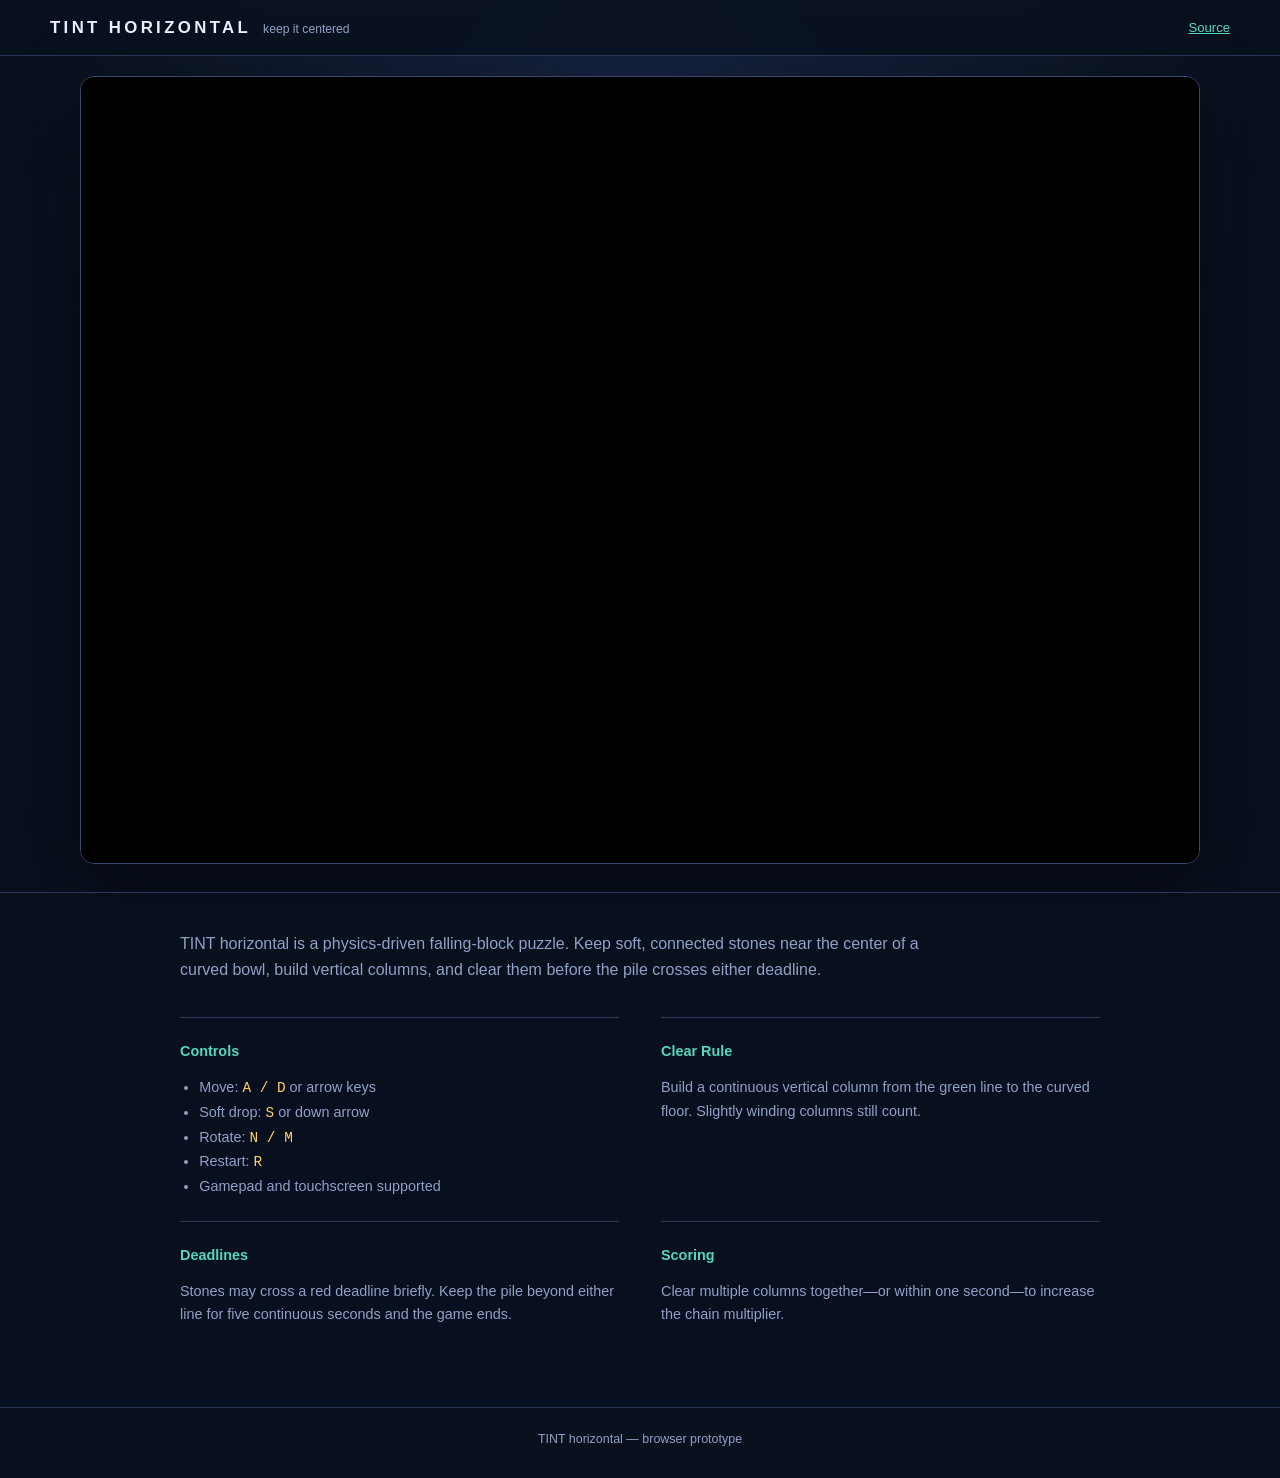
==== web/index.html @ 201233f1 "Publish TINT horizontal prototype" ====
<!doctype html>
<html lang="en">
<head>
  <meta charset="utf-8">
  <meta name="viewport" content="width=device-width, initial-scale=1">
  <meta name="theme-color" content="#09101e">
  <meta name="description" content="Play TINT horizontal, a physics-driven falling-block puzzle about keeping elastic stones inside two deadlines.">
  <title>TINT horizontal</title>
  <style>
    :root { color-scheme: dark; --bg: #09101e; --surface: #101a2c; --line: #293956; --text: #e8efff; --muted: #91a0c5; --accent: #55d6be; --gold: #ffd166; }
    * { box-sizing: border-box; }
    html { background: var(--bg); }
    body { margin: 0; color: var(--text); background: radial-gradient(circle at 50% 8%, #172543 0, transparent 38rem), var(--bg); font-family: Inter, "Segoe UI", "Yu Gothic UI", sans-serif; line-height: 1.65; }
    a { color: var(--accent); }
    .topbar { min-height: 56px; display: flex; align-items: center; justify-content: space-between; gap: 20px; padding: 10px max(18px, calc((100vw - 1180px) / 2)); border-bottom: 1px solid var(--line); background: rgb(9 16 30 / 82%); }
    .brand { display: flex; align-items: baseline; gap: 12px; }
    .brand h1 { margin: 0; font-size: 1.05rem; letter-spacing: .2em; }
    .brand span { color: var(--muted); font-size: .76rem; }
    .topbar nav { font-size: .82rem; }
    .game-wrap { width: min(calc(100% - 32px), 1120px); margin: 0 auto; padding: 20px 0 28px; }
    .game-shell { width: 100%; aspect-ratio: 64 / 45; overflow: hidden; border: 1px solid #35496d; border-radius: 14px; background: #090c13; box-shadow: 0 24px 80px rgb(0 0 0 / 44%); }
    .game-frame { display: block; width: 100%; height: 100%; border: 0; }
    main { border-top: 1px solid var(--line); background: rgb(9 16 30 / 74%); }
    .content { width: min(calc(100% - 36px), 920px); margin: 0 auto; padding: 38px 0 58px; }
    .intro { max-width: 760px; margin: 0 0 34px; color: var(--muted); }
    .sections { display: grid; grid-template-columns: repeat(2, minmax(0, 1fr)); gap: 0 42px; }
    section { padding: 22px 0; border-top: 1px solid var(--line); }
    section h2 { margin: 0 0 12px; color: var(--accent); font-size: .9rem; }
    section p, section ul { margin: 0; color: var(--muted); font-size: .9rem; }
    section ul { padding-left: 1.2rem; }
    code { color: var(--gold); font-family: "Cascadia Mono", Consolas, monospace; }
    footer { padding: 21px 18px 32px; border-top: 1px solid var(--line); color: var(--muted); font-size: .78rem; text-align: center; }
    @media (max-width: 680px) { .topbar { align-items: flex-start; flex-direction: column; gap: 3px; } .brand span { display: none; } .game-wrap { width: 100%; padding-top: 0; } .game-shell { border-left: 0; border-right: 0; border-radius: 0; } .sections { grid-template-columns: 1fr; } }
  </style>
</head>
<body>
  <header class="topbar">
    <div class="brand"><h1>TINT HORIZONTAL</h1><span>keep it centered</span></div>
    <nav aria-label="Project links"><a href="https://github.com/yos-gh/tint_h">Source</a></nav>
  </header>
  <div class="game-wrap"><div class="game-shell"><iframe class="game-frame" src="game/index.html" title="TINT horizontal game" allow="autoplay; fullscreen; gamepad" allowfullscreen></iframe></div></div>
  <main><div class="content">
    <p class="intro">TINT horizontal is a physics-driven falling-block puzzle. Keep soft, connected stones near the center of a curved bowl, build vertical columns, and clear them before the pile crosses either deadline.</p>
    <div class="sections">
      <section><h2>Controls</h2><ul><li>Move: <code>A / D</code> or arrow keys</li><li>Soft drop: <code>S</code> or down arrow</li><li>Rotate: <code>N / M</code></li><li>Restart: <code>R</code></li><li>Gamepad and touchscreen supported</li></ul></section>
      <section><h2>Clear Rule</h2><p>Build a continuous vertical column from the green line to the curved floor. Slightly winding columns still count.</p></section>
      <section><h2>Deadlines</h2><p>Stones may cross a red deadline briefly. Keep the pile beyond either line for five continuous seconds and the game ends.</p></section>
      <section><h2>Scoring</h2><p>Clear multiple columns together—or within one second—to increase the chain multiplier.</p></section>
    </div>
  </div></main>
  <footer>TINT horizontal — browser prototype</footer>
</body>
</html>
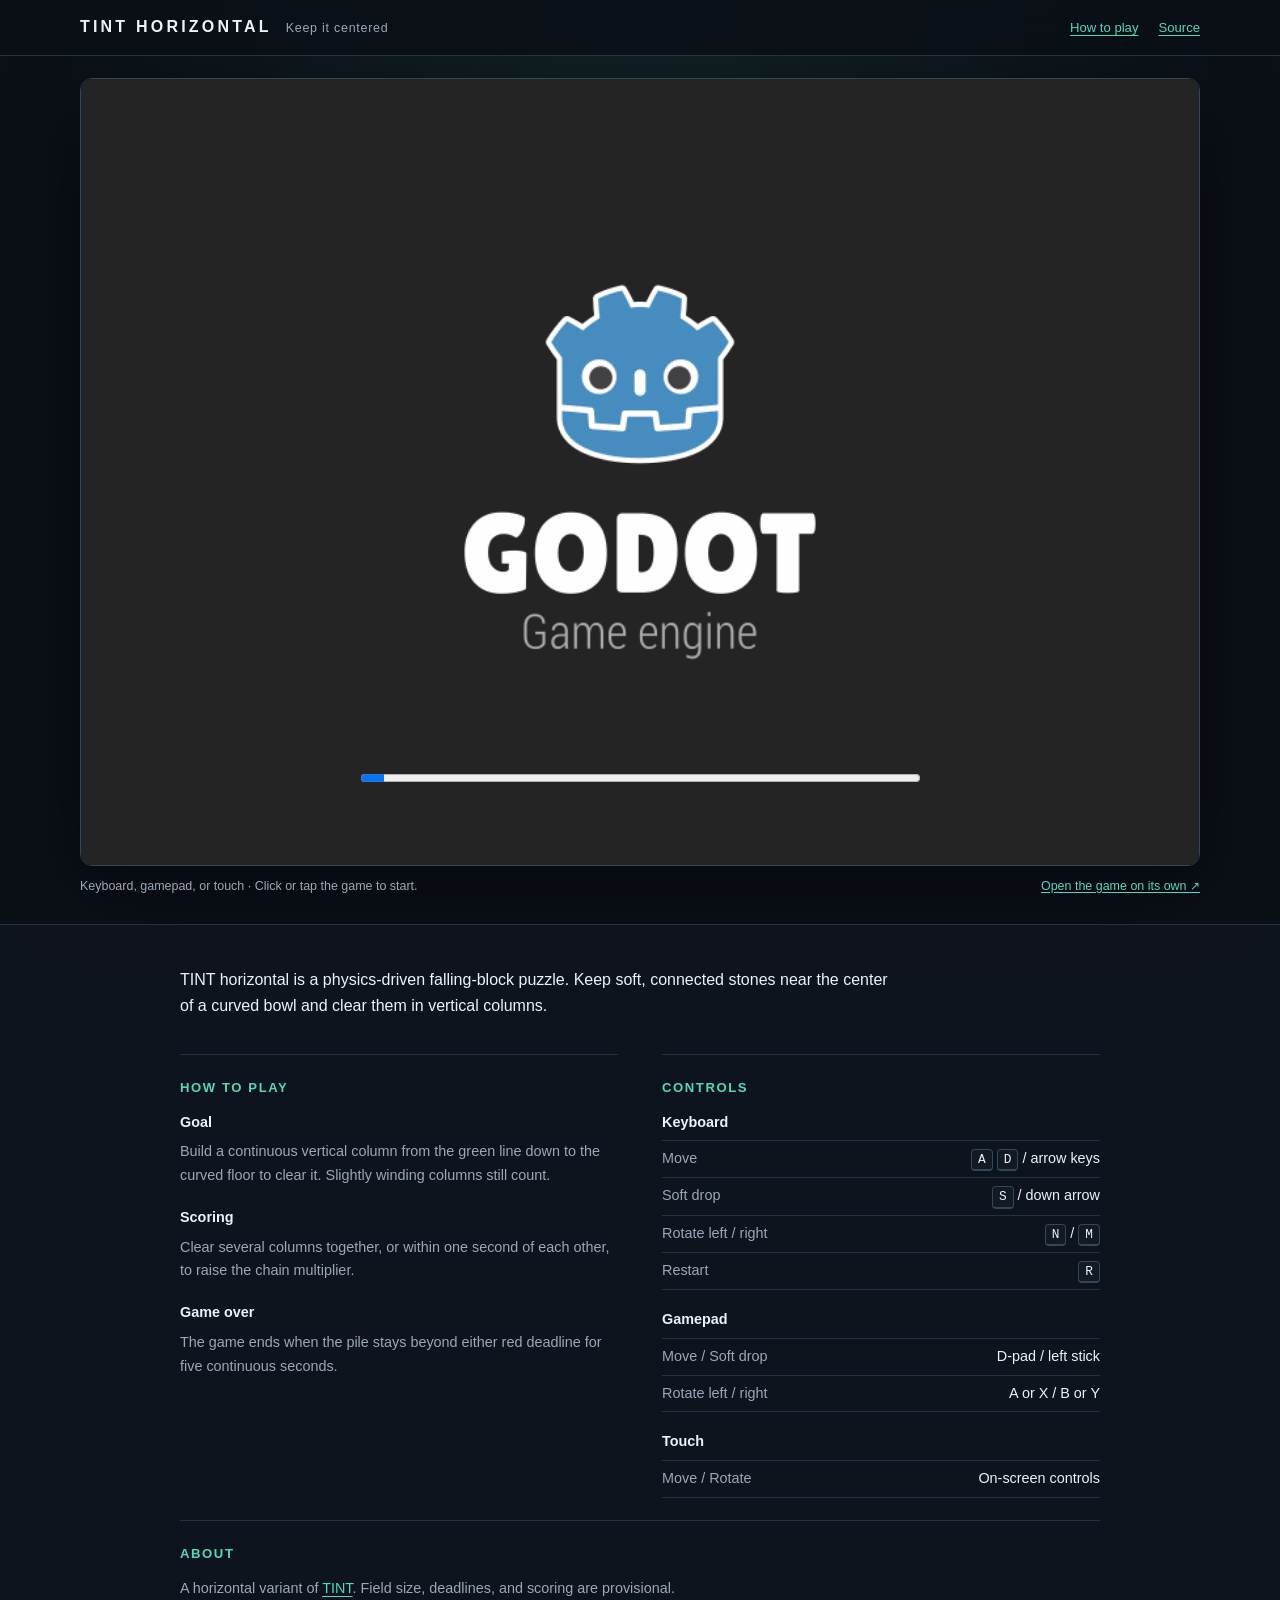
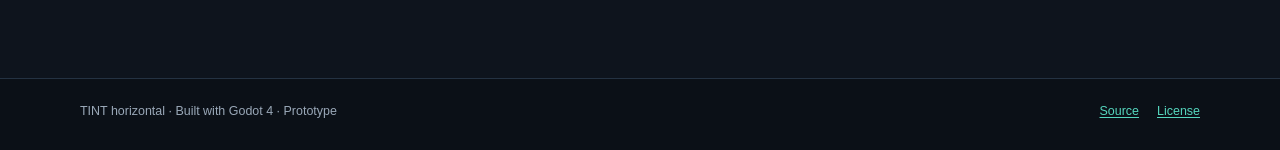
==== commit d883388c: "Adopt the shared game-page skin Move the landing page onto web/site.css, a skin shared verbatim by a" ====
--- a/web/index.html
+++ b/web/index.html
@@ -3,51 +3,81 @@
 <head>
   <meta charset="utf-8">
   <meta name="viewport" content="width=device-width, initial-scale=1">
-  <meta name="theme-color" content="#09101e">
-  <meta name="description" content="Play TINT horizontal, a physics-driven falling-block puzzle about keeping elastic stones inside two deadlines.">
-  <title>TINT horizontal</title>
-  <style>
-    :root { color-scheme: dark; --bg: #09101e; --surface: #101a2c; --line: #293956; --text: #e8efff; --muted: #91a0c5; --accent: #55d6be; --gold: #ffd166; }
-    * { box-sizing: border-box; }
-    html { background: var(--bg); }
-    body { margin: 0; color: var(--text); background: radial-gradient(circle at 50% 8%, #172543 0, transparent 38rem), var(--bg); font-family: Inter, "Segoe UI", "Yu Gothic UI", sans-serif; line-height: 1.65; }
-    a { color: var(--accent); }
-    .topbar { min-height: 56px; display: flex; align-items: center; justify-content: space-between; gap: 20px; padding: 10px max(18px, calc((100vw - 1180px) / 2)); border-bottom: 1px solid var(--line); background: rgb(9 16 30 / 82%); }
-    .brand { display: flex; align-items: baseline; gap: 12px; }
-    .brand h1 { margin: 0; font-size: 1.05rem; letter-spacing: .2em; }
-    .brand span { color: var(--muted); font-size: .76rem; }
-    .topbar nav { font-size: .82rem; }
-    .game-wrap { width: min(calc(100% - 32px), 1120px); margin: 0 auto; padding: 20px 0 28px; }
-    .game-shell { width: 100%; aspect-ratio: 64 / 45; overflow: hidden; border: 1px solid #35496d; border-radius: 14px; background: #090c13; box-shadow: 0 24px 80px rgb(0 0 0 / 44%); }
-    .game-frame { display: block; width: 100%; height: 100%; border: 0; }
-    main { border-top: 1px solid var(--line); background: rgb(9 16 30 / 74%); }
-    .content { width: min(calc(100% - 36px), 920px); margin: 0 auto; padding: 38px 0 58px; }
-    .intro { max-width: 760px; margin: 0 0 34px; color: var(--muted); }
-    .sections { display: grid; grid-template-columns: repeat(2, minmax(0, 1fr)); gap: 0 42px; }
-    section { padding: 22px 0; border-top: 1px solid var(--line); }
-    section h2 { margin: 0 0 12px; color: var(--accent); font-size: .9rem; }
-    section p, section ul { margin: 0; color: var(--muted); font-size: .9rem; }
-    section ul { padding-left: 1.2rem; }
-    code { color: var(--gold); font-family: "Cascadia Mono", Consolas, monospace; }
-    footer { padding: 21px 18px 32px; border-top: 1px solid var(--line); color: var(--muted); font-size: .78rem; text-align: center; }
-    @media (max-width: 680px) { .topbar { align-items: flex-start; flex-direction: column; gap: 3px; } .brand span { display: none; } .game-wrap { width: 100%; padding-top: 0; } .game-shell { border-left: 0; border-right: 0; border-radius: 0; } .sections { grid-template-columns: 1fr; } }
-  </style>
+  <meta name="theme-color" content="#0b1017">
+  <meta name="description" content="Play TINT horizontal in your browser. A physics-driven falling-block puzzle about keeping elastic stones inside two deadlines.">
+  <title>TINT horizontal — Keep it centered</title>
+  <link rel="stylesheet" href="site.css">
+  <style>:root { --accent: #55d6be; --game-ratio: 64 / 45; --game-width: 1120px; }</style>
 </head>
 <body>
+  <a class="skip" href="#guide">Skip to the guide</a>
   <header class="topbar">
-    <div class="brand"><h1>TINT HORIZONTAL</h1><span>keep it centered</span></div>
-    <nav aria-label="Project links"><a href="https://github.com/yos-gh/tint_h">Source</a></nav>
+    <div class="brand"><h1>TINT horizontal</h1><p>Keep it centered</p></div>
+    <nav aria-label="Project links">
+      <a href="#guide">How to play</a>
+      <a href="https://github.com/yos-gh/tint_h">Source</a>
+    </nav>
   </header>
-  <div class="game-wrap"><div class="game-shell"><iframe class="game-frame" src="game/index.html" title="TINT horizontal game" allow="autoplay; fullscreen; gamepad" allowfullscreen></iframe></div></div>
-  <main><div class="content">
-    <p class="intro">TINT horizontal is a physics-driven falling-block puzzle. Keep soft, connected stones near the center of a curved bowl, build vertical columns, and clear them before the pile crosses either deadline.</p>
-    <div class="sections">
-      <section><h2>Controls</h2><ul><li>Move: <code>A / D</code> or arrow keys</li><li>Soft drop: <code>S</code> or down arrow</li><li>Rotate: <code>N / M</code></li><li>Restart: <code>R</code></li><li>Gamepad and touchscreen supported</li></ul></section>
-      <section><h2>Clear Rule</h2><p>Build a continuous vertical column from the green line to the curved floor. Slightly winding columns still count.</p></section>
-      <section><h2>Deadlines</h2><p>Stones may cross a red deadline briefly. Keep the pile beyond either line for five continuous seconds and the game ends.</p></section>
-      <section><h2>Scoring</h2><p>Clear multiple columns together—or within one second—to increase the chain multiplier.</p></section>
+
+  <div class="game-wrap">
+    <div class="game-shell">
+      <iframe src="game/index.html" title="TINT horizontal game" allow="autoplay; fullscreen; gamepad" allowfullscreen></iframe>
     </div>
-  </div></main>
-  <footer>TINT horizontal — browser prototype</footer>
+    <div class="game-note">
+      <p>Keyboard, gamepad, or touch · Click or tap the game to start.</p>
+      <a href="game/index.html">Open the game on its own ↗</a>
+    </div>
+  </div>
+
+  <main id="guide">
+    <div class="content">
+      <p class="intro">
+        TINT horizontal is a physics-driven falling-block puzzle. Keep soft, connected stones near the center
+        of a curved bowl and clear them in vertical columns.
+      </p>
+
+      <div class="columns">
+        <section>
+          <h2>How to play</h2>
+          <h3>Goal</h3>
+          <p>Build a continuous vertical column from the green line down to the curved floor to clear it. Slightly winding columns still count.</p>
+          <h3>Scoring</h3>
+          <p>Clear several columns together, or within one second of each other, to raise the chain multiplier.</p>
+          <h3>Game over</h3>
+          <p>The game ends when the pile stays beyond either red deadline for five continuous seconds.</p>
+        </section>
+
+        <section>
+          <h2>Controls</h2>
+          <h3>Keyboard</h3>
+          <dl class="controls">
+            <div><dt>Move</dt><dd><kbd>A</kbd> <kbd>D</kbd> / arrow keys</dd></div>
+            <div><dt>Soft drop</dt><dd><kbd>S</kbd> / down arrow</dd></div>
+            <div><dt>Rotate left / right</dt><dd><kbd>N</kbd> / <kbd>M</kbd></dd></div>
+            <div><dt>Restart</dt><dd><kbd>R</kbd></dd></div>
+          </dl>
+          <h3>Gamepad</h3>
+          <dl class="controls">
+            <div><dt>Move / Soft drop</dt><dd>D-pad / left stick</dd></div>
+            <div><dt>Rotate left / right</dt><dd>A or X / B or Y</dd></div>
+          </dl>
+          <h3>Touch</h3>
+          <dl class="controls">
+            <div><dt>Move / Rotate</dt><dd>On-screen controls</dd></div>
+          </dl>
+        </section>
+      </div>
+
+      <section>
+        <h2>About</h2>
+        <p>A horizontal variant of <a href="https://yos-gh.github.io/tint/">TINT</a>. Field size, deadlines, and scoring are provisional.</p>
+      </section>
+    </div>
+  </main>
+
+  <footer>
+    <span>TINT horizontal · Built with Godot 4 · Prototype</span>
+    <nav aria-label="Footer links"><a href="https://github.com/yos-gh/tint_h">Source</a><a href="https://github.com/yos-gh/tint_h/blob/main/LICENSE">License</a></nav>
+  </footer>
 </body>
 </html>
--- a/web/site.css
+++ b/web/site.css
@@ -0,0 +1,169 @@
+/*
+  Shared skin for yos-gh game pages.
+  Keep this file identical in every game repository (web/site.css).
+  Each page sets only its own values in index.html:
+    --accent       signature color of the game
+    --game-ratio   aspect ratio of the game canvas, e.g. 16 / 9
+    --game-width   maximum width of the game frame
+*/
+
+:root {
+  color-scheme: dark;
+  --bg: #0b1017;
+  --surface: #121a24;
+  --line: #243242;
+  --frame: #33465a;
+  --text: #edf2f7;
+  --muted: #9aa8b8;
+  --accent: #6fd6c6;
+  --game-ratio: 16 / 9;
+  --game-width: 1120px;
+  --page-width: 1120px;
+  --content-width: 920px;
+  --font: Inter, "Segoe UI", "Hiragino Sans", "Yu Gothic UI", Helvetica, Arial, sans-serif;
+  --mono: "Cascadia Mono", Consolas, "SFMono-Regular", monospace;
+}
+
+* { box-sizing: border-box; }
+
+html { background: var(--bg); }
+
+body {
+  margin: 0;
+  color: var(--text);
+  background:
+    radial-gradient(circle at 50% 0, color-mix(in srgb, var(--accent) 9%, transparent) 0, transparent 38rem),
+    var(--bg);
+  font-family: var(--font);
+  line-height: 1.65;
+}
+
+a { color: var(--accent); text-underline-offset: .2em; }
+a:hover { color: var(--text); }
+a:focus-visible { outline: 2px solid var(--accent); outline-offset: 4px; }
+
+.skip { position: absolute; top: -100px; left: 8px; z-index: 2; padding: 8px 12px; background: var(--surface); }
+.skip:focus { top: 8px; }
+
+/* Top bar: title, tagline and links */
+.topbar {
+  min-height: 56px;
+  display: flex;
+  align-items: center;
+  justify-content: space-between;
+  gap: 24px;
+  padding: 10px max(20px, calc((100vw - var(--page-width)) / 2));
+  border-bottom: 1px solid var(--line);
+  background: color-mix(in srgb, var(--bg) 86%, transparent);
+  backdrop-filter: blur(12px);
+}
+
+.brand { display: flex; align-items: baseline; gap: 14px; min-width: 0; }
+.brand h1 { margin: 0; font-size: 1rem; font-weight: 700; letter-spacing: .2em; text-transform: uppercase; white-space: nowrap; }
+.brand p { margin: 0; color: var(--muted); font-size: .78rem; letter-spacing: .06em; }
+
+.topbar nav { display: flex; flex-wrap: wrap; gap: 6px 20px; font-size: .82rem; white-space: nowrap; }
+
+/* Game frame */
+.game-wrap { width: min(calc(100% - 32px), var(--game-width)); margin: 0 auto; padding: 22px 0 28px; }
+
+.game-shell {
+  width: 100%;
+  aspect-ratio: var(--game-ratio);
+  overflow: hidden;
+  border: 1px solid var(--frame);
+  border-radius: 12px;
+  background: #05080c;
+  box-shadow: 0 24px 80px rgb(0 0 0 / 44%);
+}
+
+.game-shell iframe { display: block; width: 100%; height: 100%; border: 0; }
+
+.game-note {
+  display: flex;
+  flex-wrap: wrap;
+  justify-content: space-between;
+  gap: 4px 16px;
+  margin-top: 10px;
+  color: var(--muted);
+  font-size: .78rem;
+}
+.game-note p { margin: 0; }
+
+/* Guide */
+main { border-top: 1px solid var(--line); background: color-mix(in srgb, var(--surface) 45%, transparent); }
+
+.content { width: min(calc(100% - 40px), var(--content-width)); margin: 0 auto; padding: 42px 0 56px; }
+
+.intro { max-width: 720px; margin: 0 0 34px; font-size: 1rem; }
+
+.columns { display: grid; grid-template-columns: repeat(2, minmax(0, 1fr)); gap: 0 44px; }
+
+section { padding: 22px 0; border-top: 1px solid var(--line); }
+
+section h2 {
+  margin: 0 0 12px;
+  color: var(--accent);
+  font-size: .82rem;
+  font-weight: 700;
+  letter-spacing: .12em;
+  text-transform: uppercase;
+}
+
+section h3 { margin: 18px 0 6px; font-size: .9rem; font-weight: 650; }
+section h2 + h3 { margin-top: 0; }
+
+section p, section ul, section dl { margin: 0; color: var(--muted); font-size: .9rem; }
+section p + p { margin-top: 10px; }
+section ul { padding-left: 1.2rem; }
+section li + li { margin-top: 4px; }
+
+/* Controls: one row per action */
+.controls div {
+  display: flex;
+  align-items: baseline;
+  justify-content: space-between;
+  gap: 20px;
+  padding: 6px 0;
+  border-bottom: 1px solid var(--line);
+}
+.controls div:first-child { border-top: 1px solid var(--line); }
+.controls dt { color: var(--muted); }
+.controls dd { margin: 0; color: var(--text); text-align: right; }
+
+kbd, code {
+  font-family: var(--mono);
+  font-size: .8rem;
+  color: var(--text);
+}
+kbd {
+  display: inline-block;
+  padding: 0 6px;
+  border: 1px solid var(--frame);
+  border-bottom-width: 2px;
+  border-radius: 4px;
+  background: var(--surface);
+  line-height: 1.5;
+}
+
+/* Footer */
+footer {
+  display: flex;
+  flex-wrap: wrap;
+  justify-content: space-between;
+  gap: 8px 24px;
+  padding: 22px max(20px, calc((100vw - var(--page-width)) / 2)) 30px;
+  border-top: 1px solid var(--line);
+  color: var(--muted);
+  font-size: .78rem;
+}
+footer nav { display: flex; gap: 18px; }
+
+@media (max-width: 720px) {
+  .topbar { align-items: flex-start; flex-direction: column; gap: 4px; }
+  .brand p { display: none; }
+  .game-wrap { width: 100%; padding-top: 0; }
+  .game-shell { border-left: 0; border-right: 0; border-radius: 0; }
+  .game-note { padding: 0 16px; }
+  .columns { grid-template-columns: 1fr; }
+}
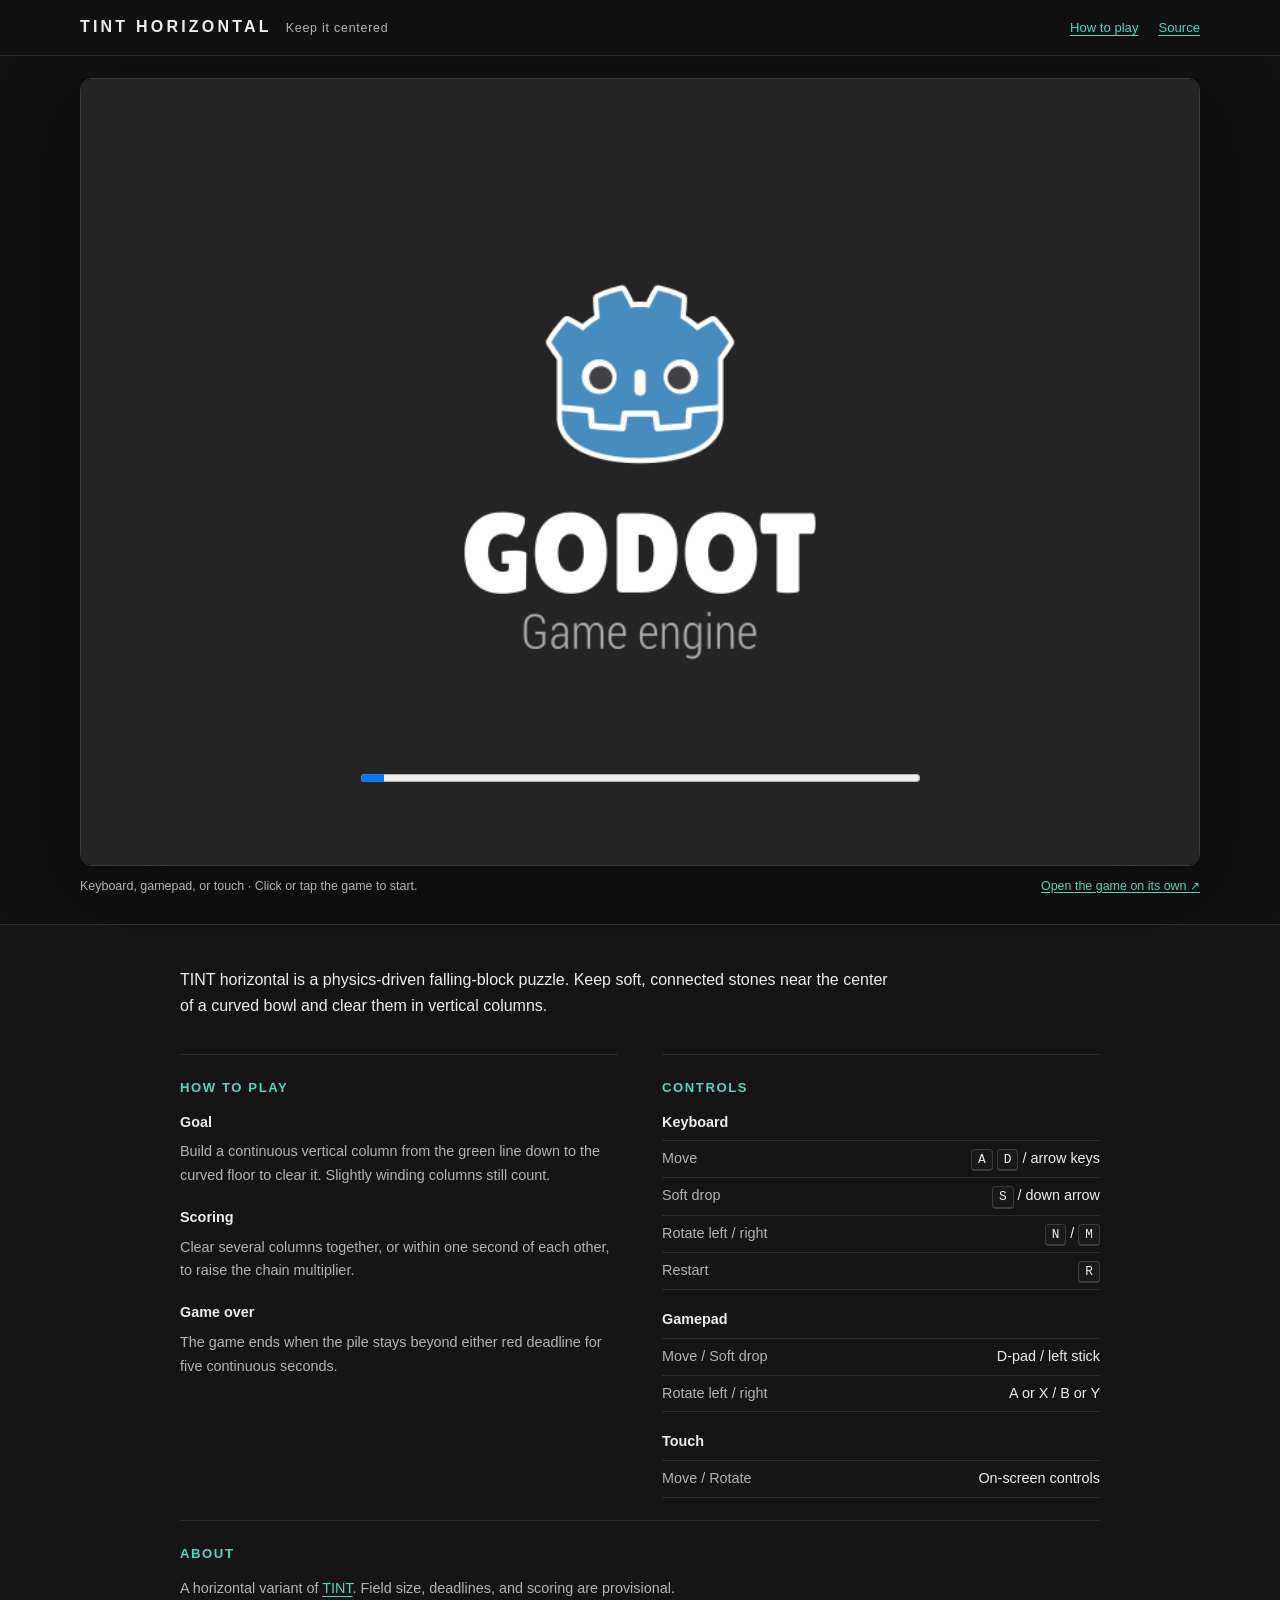
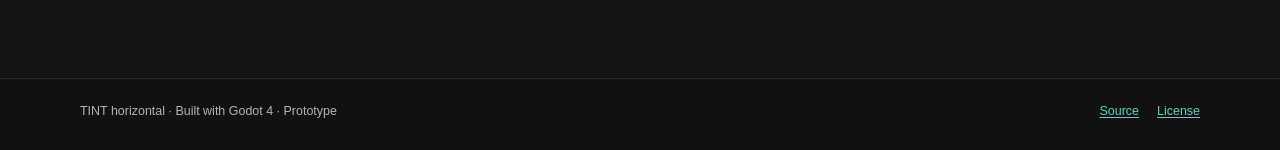
==== commit 9cf6019e: "Switch the shared skin to the Radix Gray palette Replace the navy base with neutral Radix Colors Gra" ====
--- a/web/index.html
+++ b/web/index.html
@@ -3,7 +3,7 @@
 <head>
   <meta charset="utf-8">
   <meta name="viewport" content="width=device-width, initial-scale=1">
-  <meta name="theme-color" content="#0b1017">
+  <meta name="theme-color" content="#111111">
   <meta name="description" content="Play TINT horizontal in your browser. A physics-driven falling-block puzzle about keeping elastic stones inside two deadlines.">
   <title>TINT horizontal — Keep it centered</title>
   <link rel="stylesheet" href="site.css">
--- a/web/site.css
+++ b/web/site.css
@@ -9,12 +9,13 @@
 
 :root {
   color-scheme: dark;
-  --bg: #0b1017;
-  --surface: #121a24;
-  --line: #243242;
-  --frame: #33465a;
-  --text: #edf2f7;
-  --muted: #9aa8b8;
+  /* Radix Colors Gray (dark): gray1, gray2, gray4, gray6, gray12, gray11 */
+  --bg: #111111;
+  --surface: #191919;
+  --line: #2a2a2a;
+  --frame: #3a3a3a;
+  --text: #eeeeee;
+  --muted: #b4b4b4;
   --accent: #6fd6c6;
   --game-ratio: 16 / 9;
   --game-width: 1120px;
@@ -31,9 +32,7 @@
 body {
   margin: 0;
   color: var(--text);
-  background:
-    radial-gradient(circle at 50% 0, color-mix(in srgb, var(--accent) 9%, transparent) 0, transparent 38rem),
-    var(--bg);
+  background: var(--bg);
   font-family: var(--font);
   line-height: 1.65;
 }
